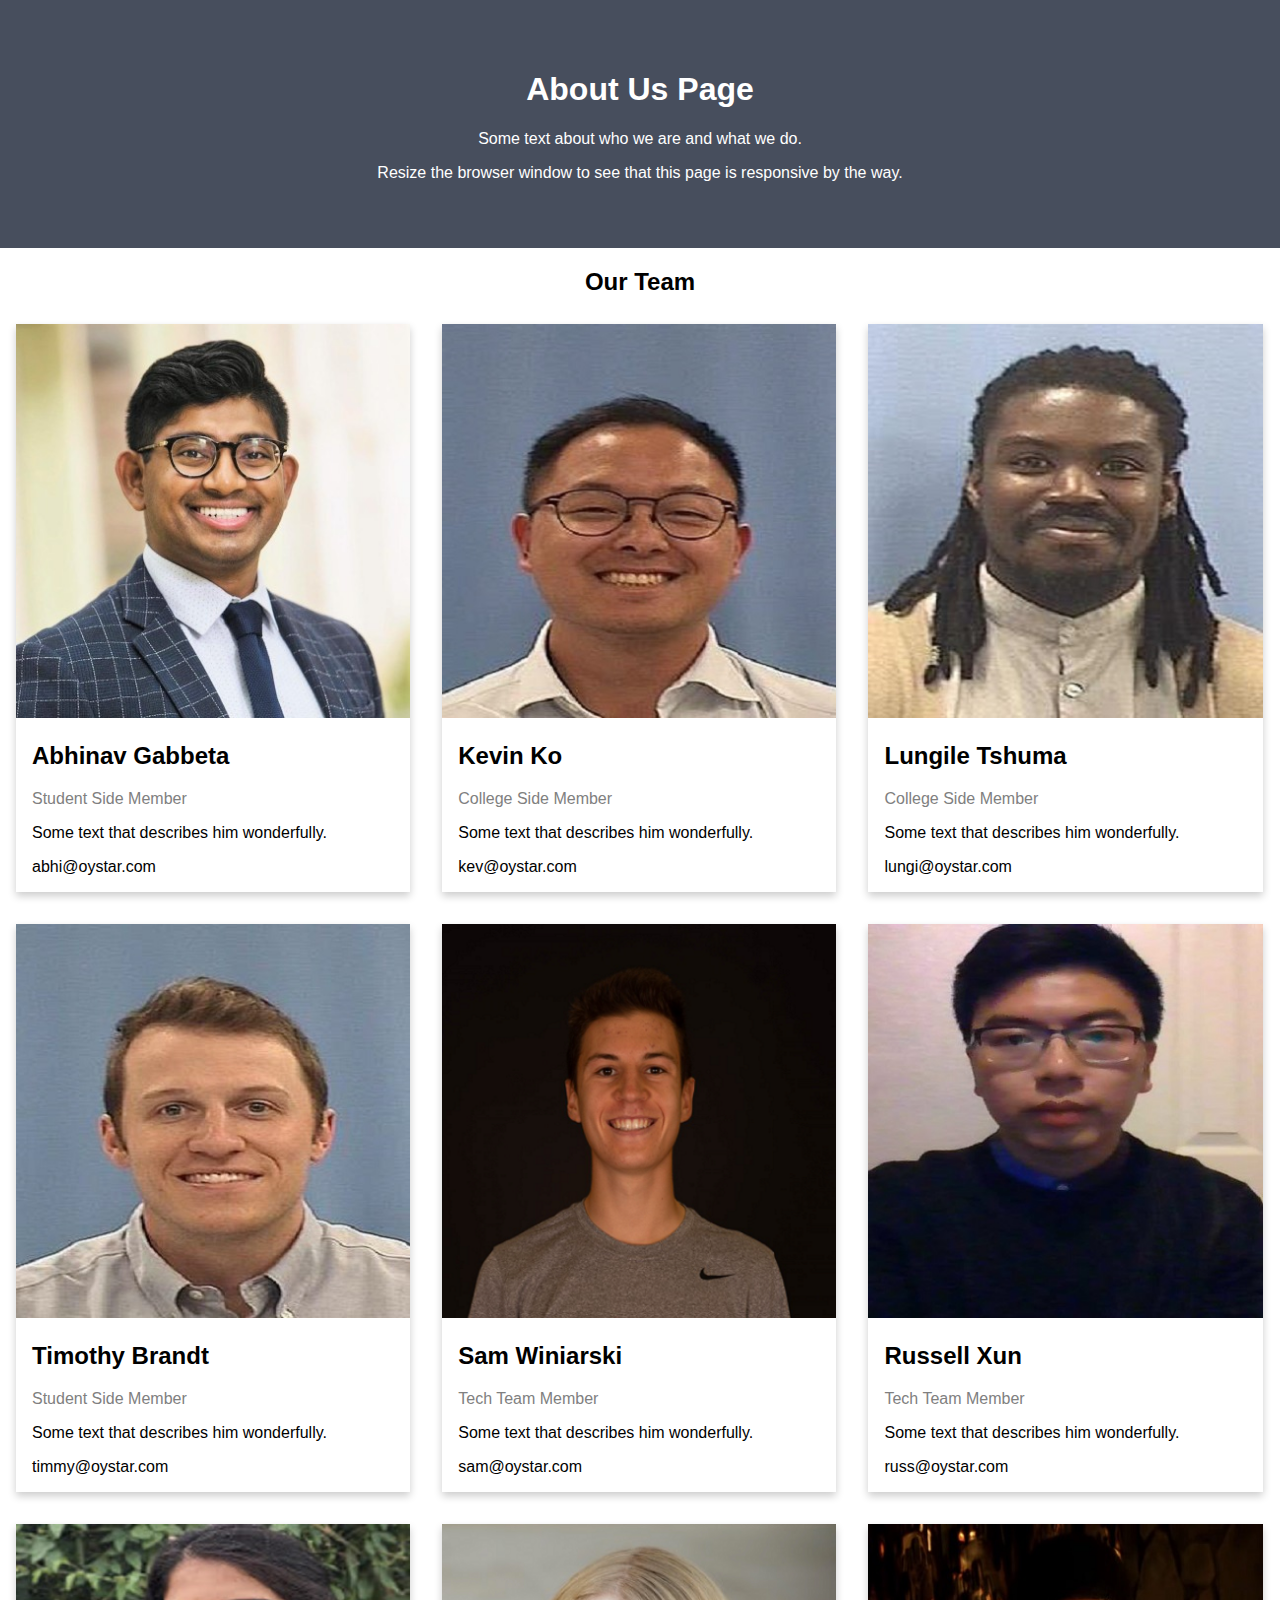
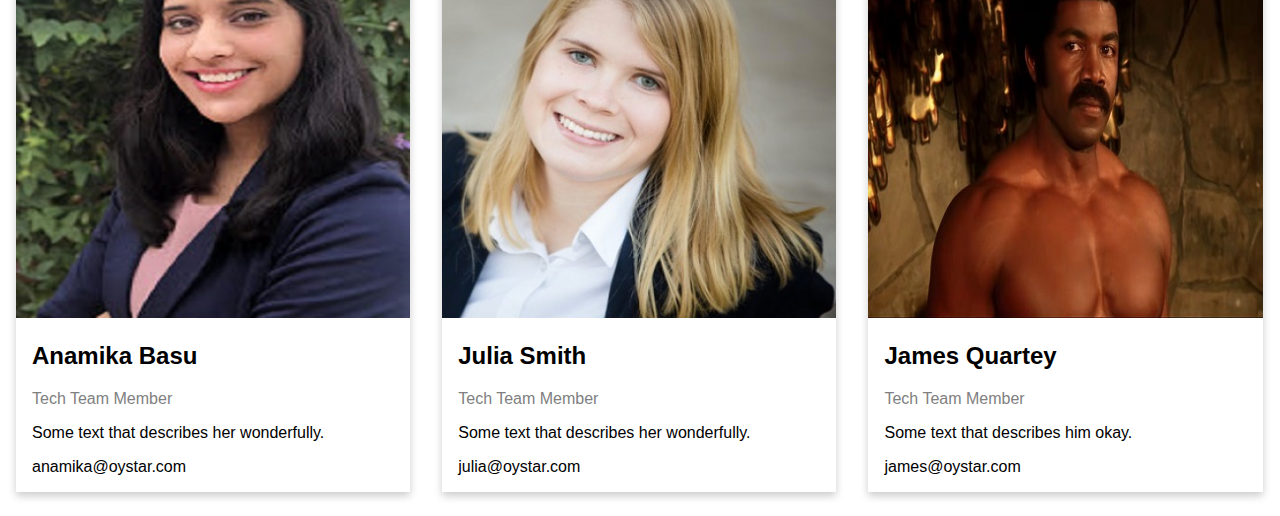
==== Oystar/about.html @ 6bc326cd "about us updates" ====
<!DOCTYPE html>
<html lang='en'>
<head>
	<meta charset="utf-8">
        <meta http-equiv="X-UA-Compatible" content="IE=edge">
        <title>Oystar About</title>
	<meta name="viewport" content="width=device-width, initial-scale=1">
        <link rel="stylesheet" href="style/about.css">
        <link rel="preconnect" href="https://fonts.gstatic.com">
        <link rel="stylesheet" href="https://fonts.googleapis.com/css2?family=Poppins&display=swap">
</head>
<body>
<div class="about-section">
  <h1>About Us Page</h1>
  <p>Some text about who we are and what we do.</p>
  <p>Resize the browser window to see that this page is responsive by the way.</p>
</div>

<h2 style="text-align:center">Our Team</h2>
<div class="row">
  <div class="column">
    <div class="card">
      <img src="img/abhi.jfif" alt="Abhi" style="width:100%">
      <div class="container">
        <h2>Abhinav Gabbeta</h2>
        <p class="title">Student Side Member</p>
        <p>Some text that describes him wonderfully.</p>
        <p>abhi@oystar.com</p>
      </div>
    </div>
  </div>

  <div class="column">
    <div class="card">
      <img src="img/kev.jfif" alt="Kev" style="width:100%">
      <div class="container">
        <h2>Kevin Ko</h2>
        <p class="title">College Side Member</p>
        <p>Some text that describes him wonderfully.</p>
        <p>kev@oystar.com</p>
      </div>
    </div>
  </div>

  <div class="column">
    <div class="card">
      <img src="img/lungi.jfif" alt="Lungi" style="width:100%">
      <div class="container">
        <h2>Lungile Tshuma</h2>
        <p class="title">College Side Member</p>
        <p>Some text that describes him wonderfully.</p>
        <p>lungi@oystar.com</p>
      </div>
    </div>
  </div>
</div>


<div class="row">
<div class="column">
    <div class="card">
      <img src="img/timmy.jfif" alt="Timmy" style="width:100%">
      <div class="container">
        <h2>Timothy Brandt</h2>
        <p class="title">Student Side Member</p>
        <p>Some text that describes him wonderfully.</p>
        <p>timmy@oystar.com</p>
      </div>
    </div>
  </div>
<div class="column">
    <div class="card">
      <img src="img/sam.png" alt="Samuel" style="width:100%">
      <div class="container">
        <h2>Sam Winiarski</h2>
        <p class="title">Tech Team Member</p>
        <p>Some text that describes him wonderfully.</p>
        <p>sam@oystar.com</p>
      </div>
    </div>
  </div>
<div class="column">
    <div class="card">
      <img src="img/russ.jfif" alt="Russ" style="width:100%">
      <div class="container">
        <h2>Russell Xun</h2>
        <p class="title">Tech Team Member</p>
        <p>Some text that describes him wonderfully.</p>
        <p>russ@oystar.com</p>
      </div>
    </div>
  </div>

<div class="row">
<div class="column">
    <div class="card">
      <img src="img/ana.jfif" alt="Anamika" style="width:100%">
      <div class="container">
        <h2>Anamika Basu</h2>
        <p class="title">Tech Team Member</p>
        <p>Some text that describes her wonderfully.</p>
        <p>anamika@oystar.com</p>
      </div>
    </div>
  </div>
<div class="column">
    <div class="card">
      <img src="img/julia.png" alt="Julia" style="width:100%">
      <div class="container">
        <h2>Julia Smith</h2>
        <p class="title">Tech Team Member</p>
        <p>Some text that describes her wonderfully.</p>
        <p>julia@oystar.com</p>
      </div>
    </div>
  </div>
<div class="column">
    <div class="card">
      <img src="img/sleep.jpg" alt="MJW" style="width:100%">
      <div class="container">
        <h2>James Quartey</h2>
        <p class="title">Tech Team Member</p>
        <p>Some text that describes him okay.</p>
        <p>james@oystar.com</p>
      </div>
    </div>
  </div>

</body>
</html>
---- Oystar/style/about.css ----
body {
  font-family: Arial, Helvetica, sans-serif;
  margin: 0;
}

html {
  box-sizing: border-box;
}

*, *:before, *:after {
  box-sizing: inherit;
}

.column {
  float: left;
  width: 33.3%;
  margin-bottom: 16px;
  padding: 0 8px;
}

.card {
  box-shadow: 0 4px 8px 0 rgba(0, 0, 0, 0.2);
  margin: 8px;
}

.about-section {
  padding: 50px;
  text-align: center;
  background-color: #474e5d;
  color: white;
}

.container {
  padding: 0 16px;
}

.container::after, .row::after {
  content: "";
  clear: both;
  display: table;
}

.title {
  color: grey;
}

.button {
  border: none;
  outline: 0;
  display: inline-block;
  padding: 8px;
  color: white;
  background-color: #000;
  text-align: center;
  cursor: pointer;
  width: 100%;
}

.button:hover {
  background-color: #555;
}

@media screen and (max-width: 650px) {
  .column {
    width: 100%;
    display: block;
  }
}
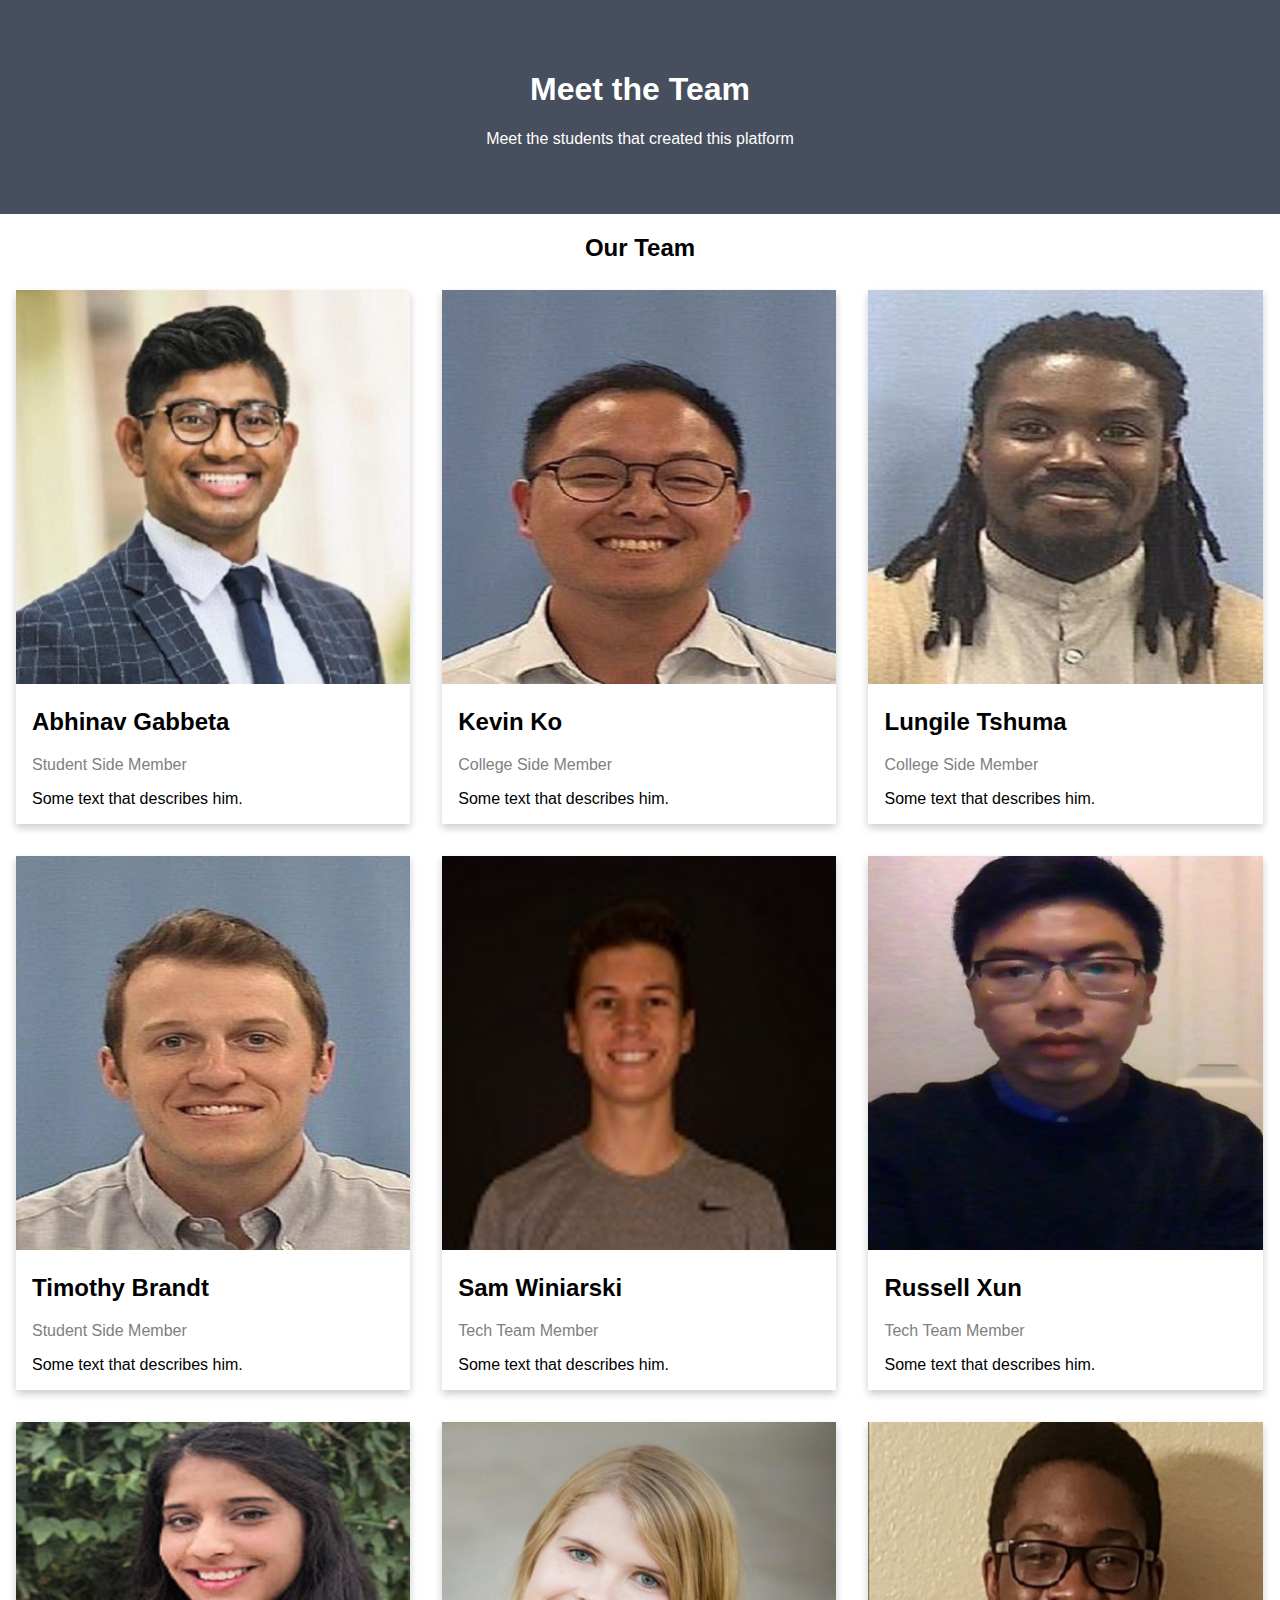
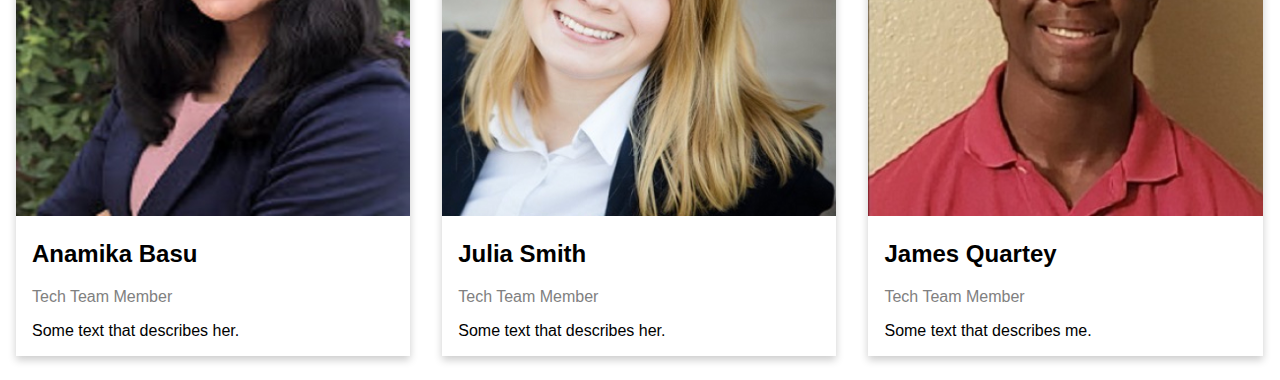
==== commit d7af48bd: "about us updates" ====
--- a/Oystar/about.html
+++ b/Oystar/about.html
@@ -11,45 +11,41 @@
 </head>
 <body>
 <div class="about-section">
-  <h1>About Us Page</h1>
-  <p>Some text about who we are and what we do.</p>
-  <p>Resize the browser window to see that this page is responsive by the way.</p>
+  <h1>Meet the Team</h1>
+  <p>Meet the students that created this platform</p>
 </div>
 
 <h2 style="text-align:center">Our Team</h2>
 <div class="row">
   <div class="column">
     <div class="card">
-      <img src="img/abhi.jfif" alt="Abhi" style="width:100%">
+      <img src="img/abhi.jfif" style="width:100%">
       <div class="container">
         <h2>Abhinav Gabbeta</h2>
         <p class="title">Student Side Member</p>
-        <p>Some text that describes him wonderfully.</p>
-        <p>abhi@oystar.com</p>
+        <p>Some text that describes him.</p>
       </div>
     </div>
   </div>
 
   <div class="column">
     <div class="card">
-      <img src="img/kev.jfif" alt="Kev" style="width:100%">
+      <img src="img/kev.jfif"  style="width:100%">
       <div class="container">
         <h2>Kevin Ko</h2>
         <p class="title">College Side Member</p>
-        <p>Some text that describes him wonderfully.</p>
-        <p>kev@oystar.com</p>
+        <p>Some text that describes him.</p>
       </div>
     </div>
   </div>
 
   <div class="column">
     <div class="card">
-      <img src="img/lungi.jfif" alt="Lungi" style="width:100%">
+      <img src="img/lungi.jfif" style="width:100%">
       <div class="container">
         <h2>Lungile Tshuma</h2>
         <p class="title">College Side Member</p>
-        <p>Some text that describes him wonderfully.</p>
-        <p>lungi@oystar.com</p>
+        <p>Some text that describes him.</p>
       </div>
     </div>
   </div>
@@ -59,34 +55,31 @@
 <div class="row">
 <div class="column">
     <div class="card">
-      <img src="img/timmy.jfif" alt="Timmy" style="width:100%">
+      <img src="img/timmy.jfif" style="width:100%">
       <div class="container">
         <h2>Timothy Brandt</h2>
         <p class="title">Student Side Member</p>
-        <p>Some text that describes him wonderfully.</p>
-        <p>timmy@oystar.com</p>
+        <p>Some text that describes him.</p>
       </div>
     </div>
   </div>
 <div class="column">
     <div class="card">
-      <img src="img/sam.png" alt="Samuel" style="width:100%">
+      <img src="img/sam.jpg"  style="width:100%">
       <div class="container">
         <h2>Sam Winiarski</h2>
         <p class="title">Tech Team Member</p>
-        <p>Some text that describes him wonderfully.</p>
-        <p>sam@oystar.com</p>
+        <p>Some text that describes him.</p>
       </div>
     </div>
   </div>
 <div class="column">
     <div class="card">
-      <img src="img/russ.jfif" alt="Russ" style="width:100%">
+      <img src="img/russ.jfif" style="width:100%">
       <div class="container">
         <h2>Russell Xun</h2>
         <p class="title">Tech Team Member</p>
-        <p>Some text that describes him wonderfully.</p>
-        <p>russ@oystar.com</p>
+        <p>Some text that describes him.</p>
       </div>
     </div>
   </div>
@@ -94,34 +87,31 @@
 <div class="row">
 <div class="column">
     <div class="card">
-      <img src="img/ana.jfif" alt="Anamika" style="width:100%">
+      <img src="img/ana.jfif" style="width:100%">
       <div class="container">
         <h2>Anamika Basu</h2>
         <p class="title">Tech Team Member</p>
-        <p>Some text that describes her wonderfully.</p>
-        <p>anamika@oystar.com</p>
+        <p>Some text that describes her.</p>
       </div>
     </div>
   </div>
 <div class="column">
     <div class="card">
-      <img src="img/julia.png" alt="Julia" style="width:100%">
+      <img src="img/julia.png" style="width:100%">
       <div class="container">
         <h2>Julia Smith</h2>
         <p class="title">Tech Team Member</p>
-        <p>Some text that describes her wonderfully.</p>
-        <p>julia@oystar.com</p>
+        <p>Some text that describes her.</p>
       </div>
     </div>
   </div>
 <div class="column">
     <div class="card">
-      <img src="img/sleep.jpg" alt="MJW" style="width:100%">
+      <img src="img/james.jpg" style="width:100%">
       <div class="container">
         <h2>James Quartey</h2>
         <p class="title">Tech Team Member</p>
-        <p>Some text that describes him okay.</p>
-        <p>james@oystar.com</p>
+        <p>Some text that describes me.</p>
       </div>
     </div>
   </div>
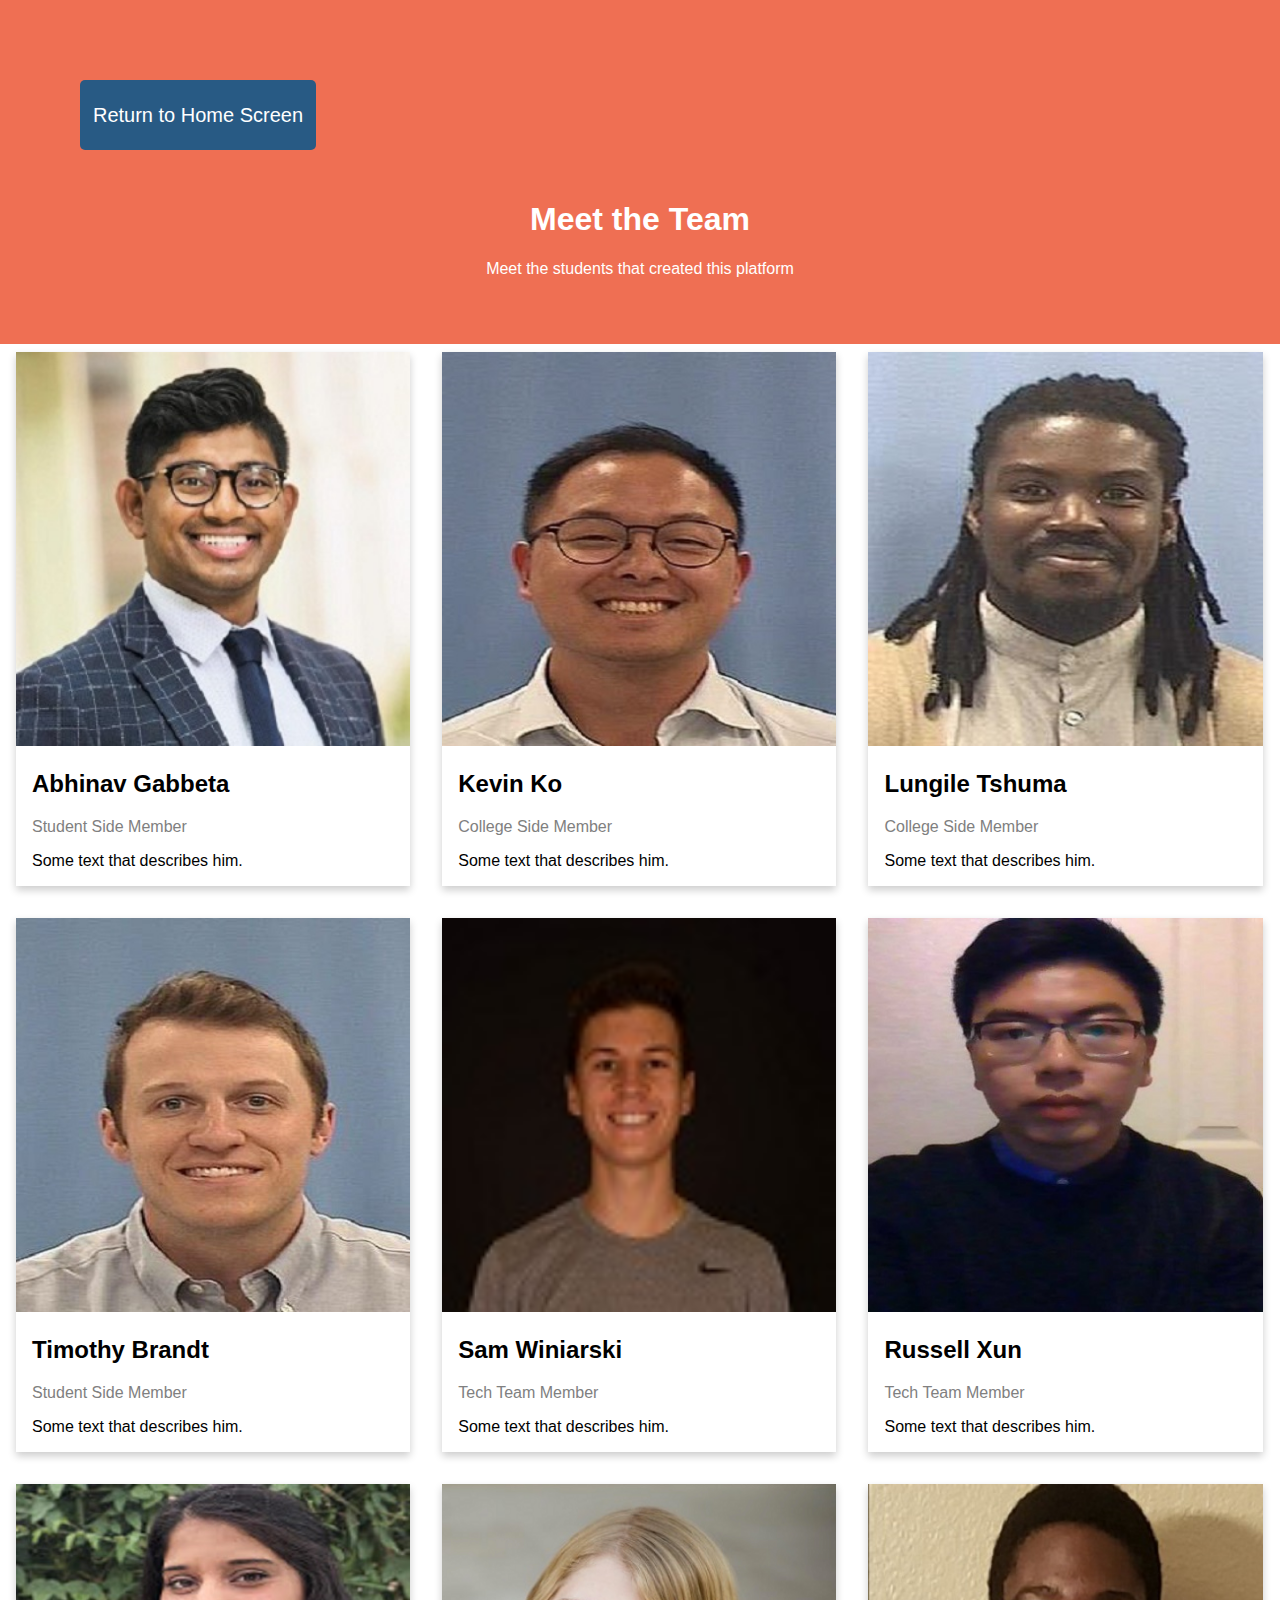
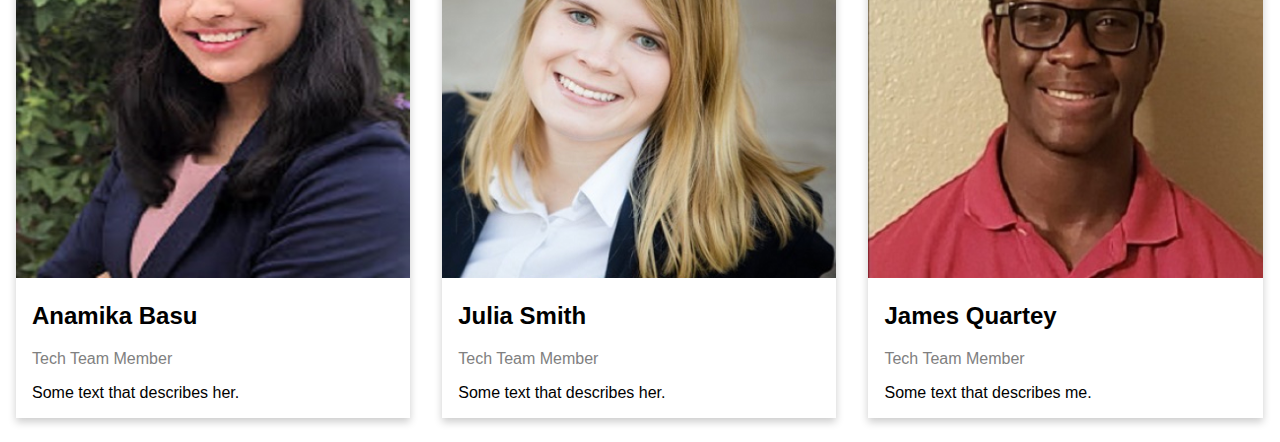
==== commit 3c5c4dde: "added button to return" ====
--- a/Oystar/about.html
+++ b/Oystar/about.html
@@ -11,11 +11,12 @@
 </head>
 <body>
 <div class="about-section">
+<a href="https://oystar-world.github.io/Oystar/Oystar/signup.html"><button>Return to Home Screen</button></a>
   <h1>Meet the Team</h1>
   <p>Meet the students that created this platform</p>
 </div>
 
-<h2 style="text-align:center">Our Team</h2>
+
 <div class="row">
   <div class="column">
     <div class="card">
--- a/Oystar/style/about.css
+++ b/Oystar/style/about.css
@@ -26,7 +26,7 @@
 .about-section {
   padding: 50px;
   text-align: center;
-  background-color: #474e5d;
+  background-color: #EF6F53;
   color: white;
 }
 
@@ -44,21 +44,33 @@
   color: grey;
 }
 
-.button {
-  border: none;
-  outline: 0;
-  display: inline-block;
-  padding: 8px;
-  color: white;
-  background-color: #000;
-  text-align: center;
-  cursor: pointer;
-  width: 100%;
+
+a{
+display:block;
+text-align:left;
+text-decoration: none;
 }
 
-.button:hover {
-  background-color: #555;
+button {
+    margin: 30px;
+    background-color: #285A84;
+    color: white;
+    width: 20%;
+    font-size: 20px;
+    height: 70px;
+    border: #285A84;
+    border-radius: 5px;
+    text-align:center;
 }
+
+.top{
+ background-color: #EF6F53;
+}
+
+
+
+    
+
 
 @media screen and (max-width: 650px) {
   .column {
